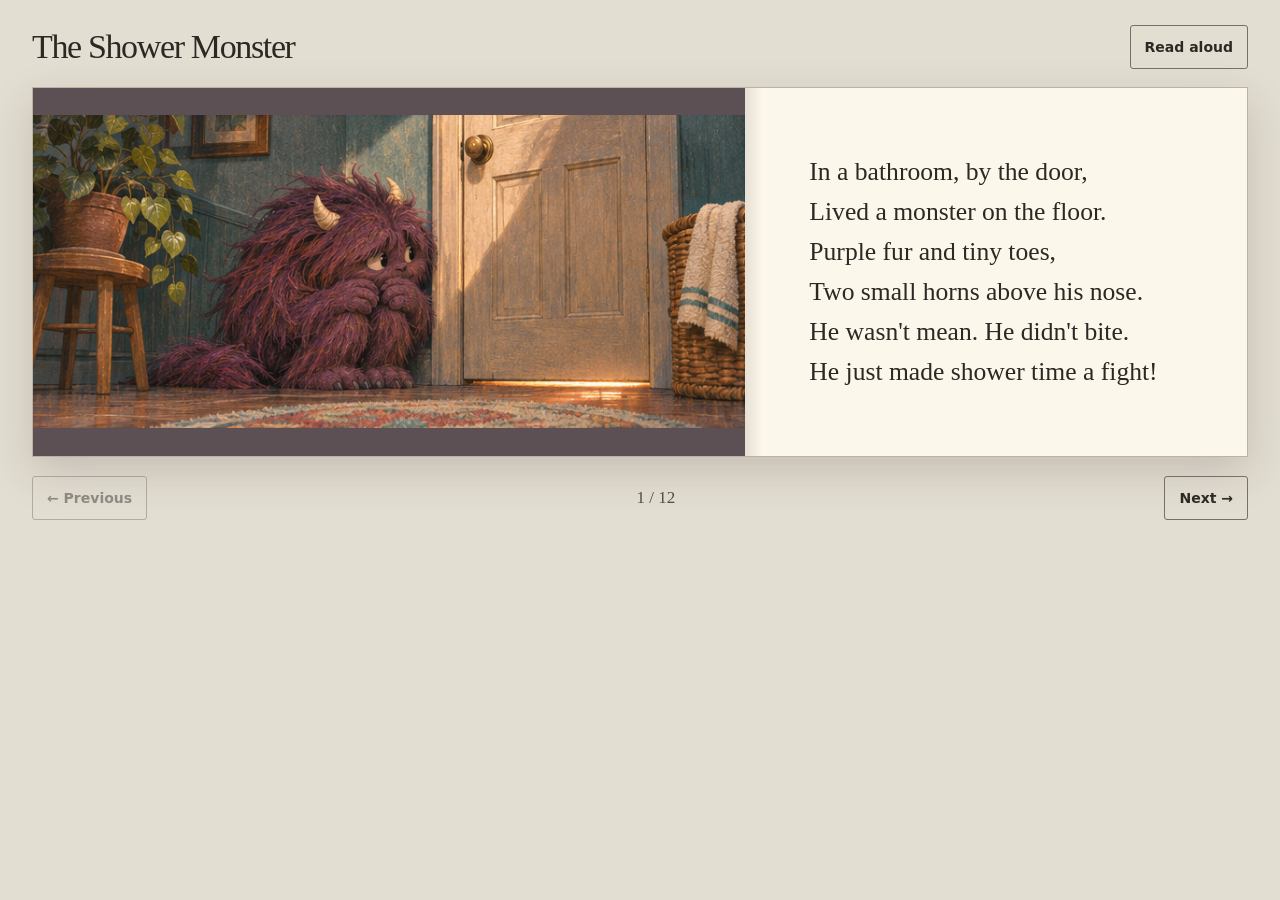
==== index.html @ 0f71d771 "Publish The Shower Monster storybook" ====
<!doctype html>
<html lang="en">
<head>
<meta charset="utf-8">
<meta name="viewport" content="width=device-width, initial-scale=1">
<title>The Shower Monster</title>
<style>
* { box-sizing: border-box }
body { margin: 0; color: #2c2823; background: #e3ded2; font: 16px system-ui, sans-serif }
main { width: min(1250px, calc(100% - 64px)); margin: auto; padding: 25px 0 34px }
header, nav { display: flex; align-items: center; justify-content: space-between; gap: 14px }
header { margin-bottom: 18px }
h1 { margin: 0; font: 400 clamp(24px, 3vw, 34px)/1.05 Georgia, serif; letter-spacing: -.04em }
button { color: inherit; background: transparent; border: 1px solid #777064; border-radius: 3px; font: 600 14px system-ui; padding: 9px 14px; min-height: 44px; cursor: pointer }
button:hover:not(:disabled) { background: #d5cbbb }
button:focus-visible { outline: 3px solid #62436e; outline-offset: 3px }
button:disabled { opacity: .45; cursor: default }
#read { white-space: nowrap }
article { display: grid; grid-template-columns: 1.42fr 1fr; background: #fcf7eb; box-shadow: 0 15px 40px #37272a2e; border: 1px solid #bcb2a1; min-width: 0 }
figure { margin: 0; min-width: 0; background: #5c5055; display: grid; place-items: center; align-self: stretch }
canvas { width: 100%; height: auto; display: block }
.paper { position: relative; min-width: 0; display: flex; flex-direction: column; align-items: flex-start; justify-content: center; padding: clamp(25px, 5vw, 72px); background: linear-gradient(90deg, #5f473a23, transparent 17px), #fcf7eb }
p { margin: 0 }
#verse { white-space: pre-line; font: clamp(18px, 2vw, 28px)/1.56 Georgia, serif; text-wrap: pretty }
#ending { margin-top: 24px; font: 700 11px/1.4 system-ui; letter-spacing: .1em }
#fight { margin-top: 16px }
nav { margin-top: 19px }
#folio { font: 17px Georgia, serif; color: #544b43; font-variant-numeric: lining-nums }
#status { text-align: center; margin-top: 12px; min-height: 1.4em; font-size: 14px }
.turn { animation: turn .24s ease-out }
@keyframes turn { from { opacity: .64 } }
@media (max-width: 760px) {
  main { width: min(575px, calc(100% - 24px)); padding-top: 14px }
  header { margin-bottom: 12px }
  article { grid-template-columns: 1fr }
  .paper { background: #fcf7eb; padding: 24px 20px 28px }
  #verse { font-size: clamp(17px, 4.6vw, 23px) }
  nav { margin-top: 13px }
}
@media (prefers-reduced-motion: reduce) { .turn { animation: none } }
</style>
</head>
<body>
<main>
<header><h1>The Shower Monster</h1><button id="read" type="button" aria-pressed="false">Read aloud</button></header>
<article id="book" aria-label="Storybook spread">
  <figure><canvas id="art" role="img" width="762" height="335"></canvas></figure>
  <section class="paper" aria-label="Story text">
    <p id="verse"></p>
    <p id="ending" hidden>THE END... UNTIL THE NEXT SHOWER!</p>
    <button id="fight" type="button" hidden>Fight the Monster!</button>
  </section>
</article>
<nav aria-label="Turn pages">
  <button id="prev" type="button">← Previous</button>
  <span id="folio"></span>
  <button id="next" type="button">Next →</button>
</nav>
<p id="status" role="status"></p>
</main>
<script>
const verses = ["In a bathroom, by the door,\nLived a monster on the floor.\nPurple fur and tiny toes,\nTwo small horns above his nose.\nHe wasn't mean. He didn't bite.\nHe just made shower time a fight!","\"Not yet!\" the little monster cried.\n\"There's lots of stuff to do outside!\nYou've got a game! You've got a snack!\nThat shower's waiting. Just come back!\"","He'd offer books and comfy chairs,\nAnd twenty-seven teddy bears.\nHe'd whisper, \"Wouldn't it be nice\nTo watch your favorite show... twice?\"","But then one day, a hero said,\n\"I'll take a shower before bed!\"\nThe monster gasped. \"You can't! You mustn't!\nI'm quite convinced you really shouldn't!\"","He spread his paws across the floor.\nHe planted himself before the door.\n\"You're much too busy! Stay with me!\nThere's nowhere else you need to be!\"","The hero took a little stride.\nThe monster shuffled to one side.\nAnother step. A mighty leap!\nThe monster gave a frightened squeak.","The water splashed. The bubbles flew.\nThe monster cried, \"Oh, what to do?!\"\nFor once the shower had begun,\nThe monster knew the fight was done.","The water felt so warm and nice.\nThe hero stayed in twice as long!\nThe monster sat outside the door,\nAnd wondered what he'd fought it for.","\"Come out!\" the little monster said.\n\"It's getting late! It's time for bed!\"\nBut now the hero wouldn't go.\n\"Five more minutes!\" came the \"No!\"","The purple monster scratched his head.\n\"Perhaps I'll guard the bathtub instead.\nGetting in is hard, it's true...\nBut getting OUT is tricky too!\"","The towels dried. The bathroom gleamed.\nThe little monster yawned and dreamed.\nHe curled up softly by the door,\nPrepared to battle once more.","And in the morning, right on cue,\nHe had a brand-new job to do.\n\"Not yet!\" he cried. \"It's much too soon!\"\nAnd so began another round."];
const descriptions = [
 'A shaggy purple monster crouches beside the bathroom door.',
 'The monster tempts a child with a game controller and a snack.',
 'The monster stacks books among a heap of teddy bears.',
 'A child in pajamas carries a towel toward the shower. The monster gasps.',
 'The monster plants both paws in front of the door.',
 'The child strides ahead while the monster scrambles aside.',
 'Bubbles fly from the shower and the monster jumps back.',
 'Steam curls out of the shower while the monster sits and thinks.',
 'The monster points to a clock outside the shower.',
 'The monster scratches his head beside the walk-in shower.',
 'The monster sleeps curled up beside the door in moonlight.',
 'The monster rushes to meet the boy in his dinosaur pajamas again in the morning.'
];
const el = id => document.getElementById(id);
const canvas = el('art');
const ctx = canvas.getContext('2d');
const speech = window.speechSynthesis;
const read = el('read');
let page = 0;
let narration = null;
const sheets = ['story-pages-01-06.png', 'story-pages-07-12.png'].map(src => {
 const image = new Image();
 image.addEventListener('load', paint);
 image.addEventListener('error', paint);
 image.src = src;
 return image;
});
function paint() {
 canvas.setAttribute('aria-label', descriptions[page]);
 const image = sheets[Math.floor(page / 6)];
 if (!image?.naturalWidth) {
   ctx.clearRect(0, 0, canvas.width, canvas.height);
   if (image?.complete) {
     ctx.fillStyle = '#fff7ea';
     ctx.font = '23px Georgia';
     ctx.textAlign = 'center';
     ctx.fillText('Illustration unavailable', canvas.width / 2, canvas.height / 2);
   }
   return;
 }
 const cell = page % 6;
 const width = image.naturalWidth / 2;
 const height = image.naturalHeight / 3;
 const inset = 3;
 canvas.width = Math.floor(width) - inset * 2;
 canvas.height = Math.floor(height) - inset * 2;
 ctx.drawImage(image, cell % 2 * width + inset, Math.floor(cell / 2) * height + inset,
   canvas.width, canvas.height, 0, 0, canvas.width, canvas.height);
}
function stopReading() {
 if (narration) {
   narration = null;
   speech.cancel();
 }
 read.textContent = 'Read aloud';
 read.setAttribute('aria-pressed', 'false');
}
function render(announce = false) {
 stopReading();
 const last = page === verses.length - 1;
 el('verse').textContent = verses[page];
 el('ending').hidden = !last;
 el('fight').hidden = !last;
 el('fight').textContent = 'Fight the Monster!';
 el('prev').disabled = page === 0;
 el('next').textContent = last ? 'Start over ↻' : 'Next →';
 el('folio').textContent = (page + 1) + ' / ' + verses.length;
 el('status').textContent = '';
 if (announce) el('status').textContent = 'Page ' + (page + 1) + ' of ' + verses.length;
 paint();
 const book = el('book');
 book.classList.remove('turn');
 requestAnimationFrame(() => book.classList.add('turn'));
}
function turn(step) {
 if (page + step < 0) return;
 page = (page + step) % verses.length;
 render(true);
}
el('prev').onclick = () => turn(-1);
el('next').onclick = () => turn(1);
document.addEventListener('keydown', event => {
 if (event.altKey || event.ctrlKey || event.metaKey || event.shiftKey) return;
 if (event.key !== 'ArrowLeft' && event.key !== 'ArrowRight') return;
 event.preventDefault();
 turn(event.key === 'ArrowLeft' ? -1 : 1);
});
read.disabled = !(speech && window.SpeechSynthesisUtterance);
read.onclick = () => {
 if (narration) { stopReading(); return }
 const ending = page === verses.length - 1 ? ' The end, until the next shower!' : '';
 const current = new SpeechSynthesisUtterance(verses[page] + ending);
 current.lang = 'en-US';
 current.rate = .86;
 narration = current;
 read.textContent = 'Stop reading';
 read.setAttribute('aria-pressed', 'true');
 current.onend = () => { if (narration === current) stopReading() };
 current.onerror = () => {
   if (narration !== current) return;
   stopReading();
   el('status').textContent = 'Read-aloud is unavailable on this device.';
 };
 speech.speak(current);
};
el('fight').onclick = () => {
 if (el('fight').textContent === 'Read again') { turn(1); return }
 el('fight').textContent = 'Read again';
 el('status').textContent = 'The Shower Monster has been defeated! Until tomorrow…';
};
window.addEventListener('pagehide', stopReading);
render();
</script>
</body>
</html>
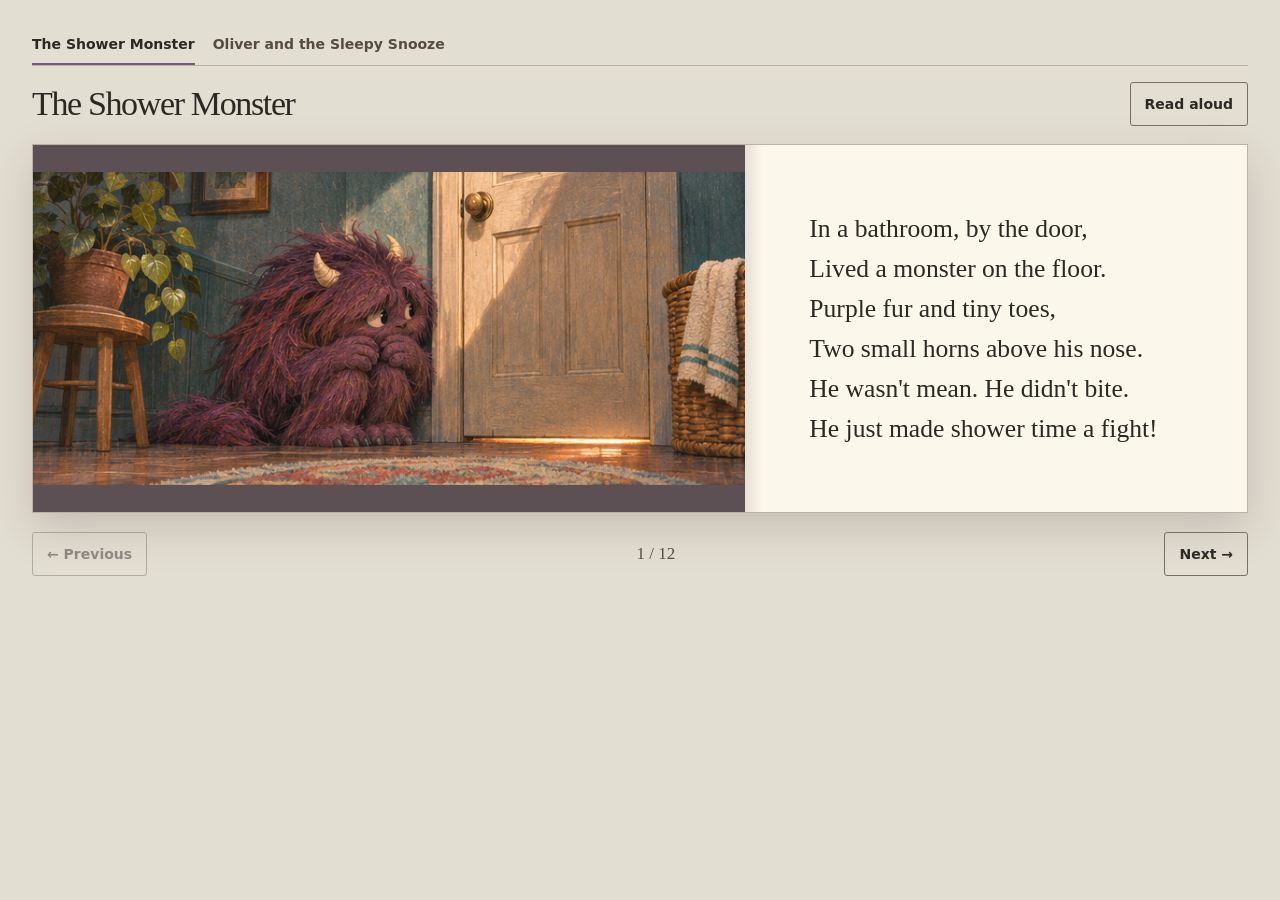
==== commit 172c7f2b: "Add Oliver and the Sleepy Snooze storybook" ====
--- a/index.html
+++ b/index.html
@@ -39,9 +39,14 @@
 }
 @media (prefers-reduced-motion: reduce) { .turn { animation: none } }
 </style>
+<link rel="stylesheet" href="story-navigation.css">
 </head>
 <body>
 <main>
+<nav class="story-navigation" aria-label="Choose a story">
+  <a href="./" aria-current="page">The Shower Monster</a>
+  <a href="snooze.html">Oliver and the Sleepy Snooze</a>
+</nav>
 <header><h1>The Shower Monster</h1><button id="read" type="button" aria-pressed="false">Read aloud</button></header>
 <article id="book" aria-label="Storybook spread">
   <figure><canvas id="art" role="img" width="762" height="335"></canvas></figure>
@@ -59,7 +64,7 @@
 <p id="status" role="status"></p>
 </main>
 <script>
-const verses = ["In a bathroom, by the door,\nLived a monster on the floor.\nPurple fur and tiny toes,\nTwo small horns above his nose.\nHe wasn't mean. He didn't bite.\nHe just made shower time a fight!","\"Not yet!\" the little monster cried.\n\"There's lots of stuff to do outside!\nYou've got a game! You've got a snack!\nThat shower's waiting. Just come back!\"","He'd offer books and comfy chairs,\nAnd twenty-seven teddy bears.\nHe'd whisper, \"Wouldn't it be nice\nTo watch your favorite show... twice?\"","But then one day, a hero said,\n\"I'll take a shower before bed!\"\nThe monster gasped. \"You can't! You mustn't!\nI'm quite convinced you really shouldn't!\"","He spread his paws across the floor.\nHe planted himself before the door.\n\"You're much too busy! Stay with me!\nThere's nowhere else you need to be!\"","The hero took a little stride.\nThe monster shuffled to one side.\nAnother step. A mighty leap!\nThe monster gave a frightened squeak.","The water splashed. The bubbles flew.\nThe monster cried, \"Oh, what to do?!\"\nFor once the shower had begun,\nThe monster knew the fight was done.","The water felt so warm and nice.\nThe hero stayed in twice as long!\nThe monster sat outside the door,\nAnd wondered what he'd fought it for.","\"Come out!\" the little monster said.\n\"It's getting late! It's time for bed!\"\nBut now the hero wouldn't go.\n\"Five more minutes!\" came the \"No!\"","The purple monster scratched his head.\n\"Perhaps I'll guard the bathtub instead.\nGetting in is hard, it's true...\nBut getting OUT is tricky too!\"","The towels dried. The bathroom gleamed.\nThe little monster yawned and dreamed.\nHe curled up softly by the door,\nPrepared to battle once more.","And in the morning, right on cue,\nHe had a brand-new job to do.\n\"Not yet!\" he cried. \"It's much too soon!\"\nAnd so began another round."];
+const verses = ["In a bathroom, by the door,\nLived a monster on the floor.\nPurple fur and tiny toes,\nTwo small horns above his nose.\nHe wasn't mean. He didn't bite.\nHe just made shower time a fight!","\"Not yet!\" the little monster cried.\n\"There's lots of stuff to do outside!\nYou've got a game! You've got a snack!\nThat shower's waiting. Just come back!\"","He'd offer books and comfy chairs,\nAnd twenty-seven teddy bears.\nHe'd whisper, \"Wouldn't it be nice\nTo watch your favorite show... twice?\"","But then one day, a hero said,\n\"I'll take a shower before bed!\"\nThe monster gasped. \"You can't! You mustn't!\nI'm quite convinced you really shouldn't!\"","He spread his paws across the floor.\nHe planted himself before the door.\n\"You're much too busy! Stay with me!\nThere's nowhere else you need to be!\"","The hero took a little stride.\nThe monster shuffled to one side.\nAnother step. A mighty leap!\nThe monster gave a frightened squeak.","The water splashed. The bubbles flew.\nThe monster cried, \"Oh, what to do?!\"\nFor once the shower had begun,\nThe monster knew the fight was done.","The water felt so warm and nice.\nThe hero stayed in twice as long!\nThe monster sat outside the door,\nAnd wondered what he'd fought it for.","\"Come out!\" the little monster said.\n\"It's getting late! It's time for bed!\"\nBut now the hero wouldn't go.\n\"Five more minutes!\" came the \"No!\"","The purple monster scratched his head.\n\"Perhaps I'll guard the bathtub instead.\nGetting in is hard, it's true...\nBut getting OUT is tricky too!\"","The towels dried. The bathroom gleamed.\nThe little monster yawned and dreamed.\nHe curled up softly by the door,\nPrepared to battle once more.","And in the morning, right on cue,\nHe had a brand-new job to do.\n\"Not yet!\" he cried. \"It's much too soon!\"\nAnd sang his same old stalling tune."];
 const descriptions = [
  'A shaggy purple monster crouches beside the bathroom door.',
  'The monster tempts a child with a game controller and a snack.',
--- a/story-navigation.css
+++ b/story-navigation.css
@@ -0,0 +1,28 @@
+.story-navigation {
+  display: flex;
+  flex-wrap: wrap;
+  align-items: baseline;
+  justify-content: flex-start;
+  gap: 3px 18px;
+  margin: 0 0 16px;
+  border-bottom: 1px solid #bcb2a1;
+  color: #544b43;
+  font: 600 14px/1.35 system-ui, sans-serif;
+}
+.story-navigation a {
+  color: inherit;
+  padding: 10px 0 9px;
+  border-bottom: 2px solid transparent;
+  text-decoration: none;
+}
+.story-navigation a:hover { text-decoration: underline; text-underline-offset: 3px }
+.story-navigation a[aria-current="page"] { color: #2c2823; border-bottom-color: #745980 }
+.story-navigation a:focus-visible { outline: 3px solid #62436e; outline-offset: 3px }
+.snooze-header { border: 0; padding: 0 0 18px }
+.snooze-header h1 { margin: 0; font-size: clamp(24px, 3vw, 34px) }
+.snooze-header button { flex-shrink: 0 }
+.wrap:has(.story-navigation) { padding-top: 25px }
+@media (max-width: 760px) {
+  .wrap:has(.story-navigation) { padding-top: 14px }
+  .story-navigation { margin-bottom: 12px }
+}
